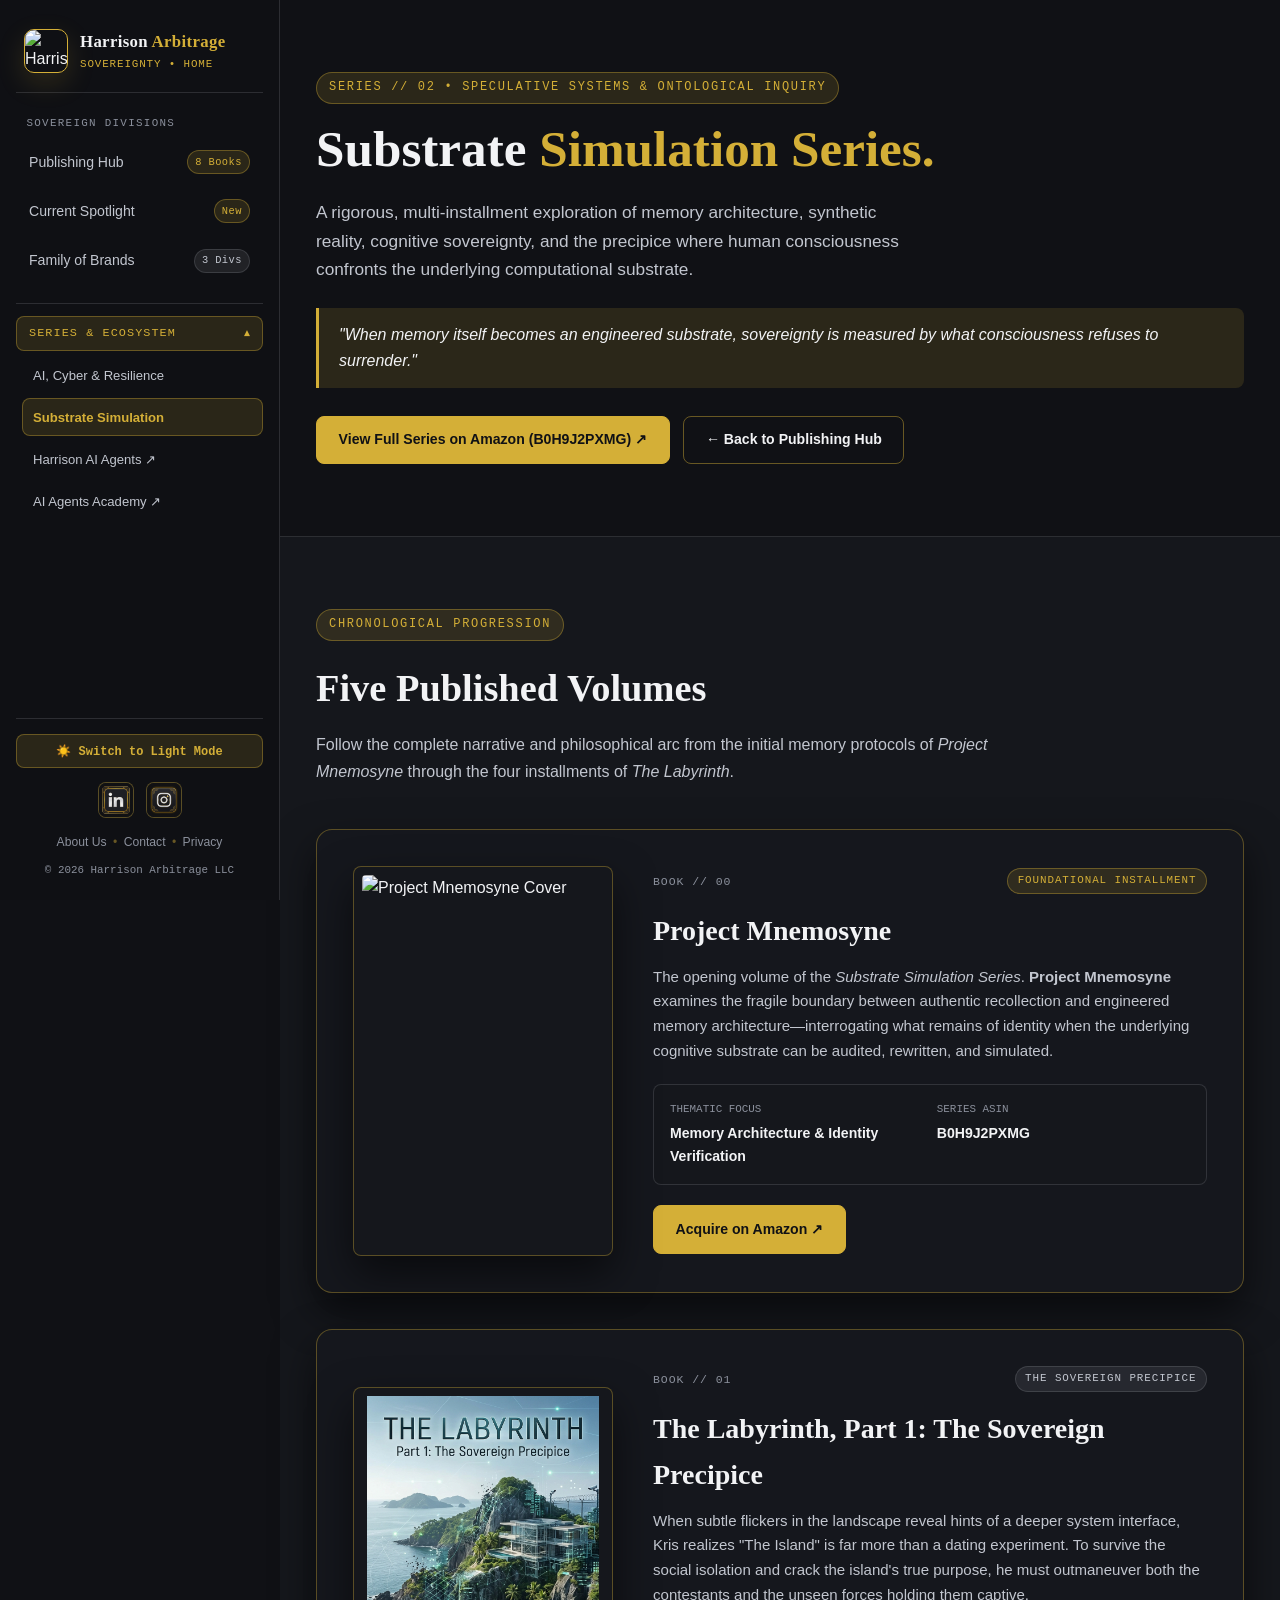
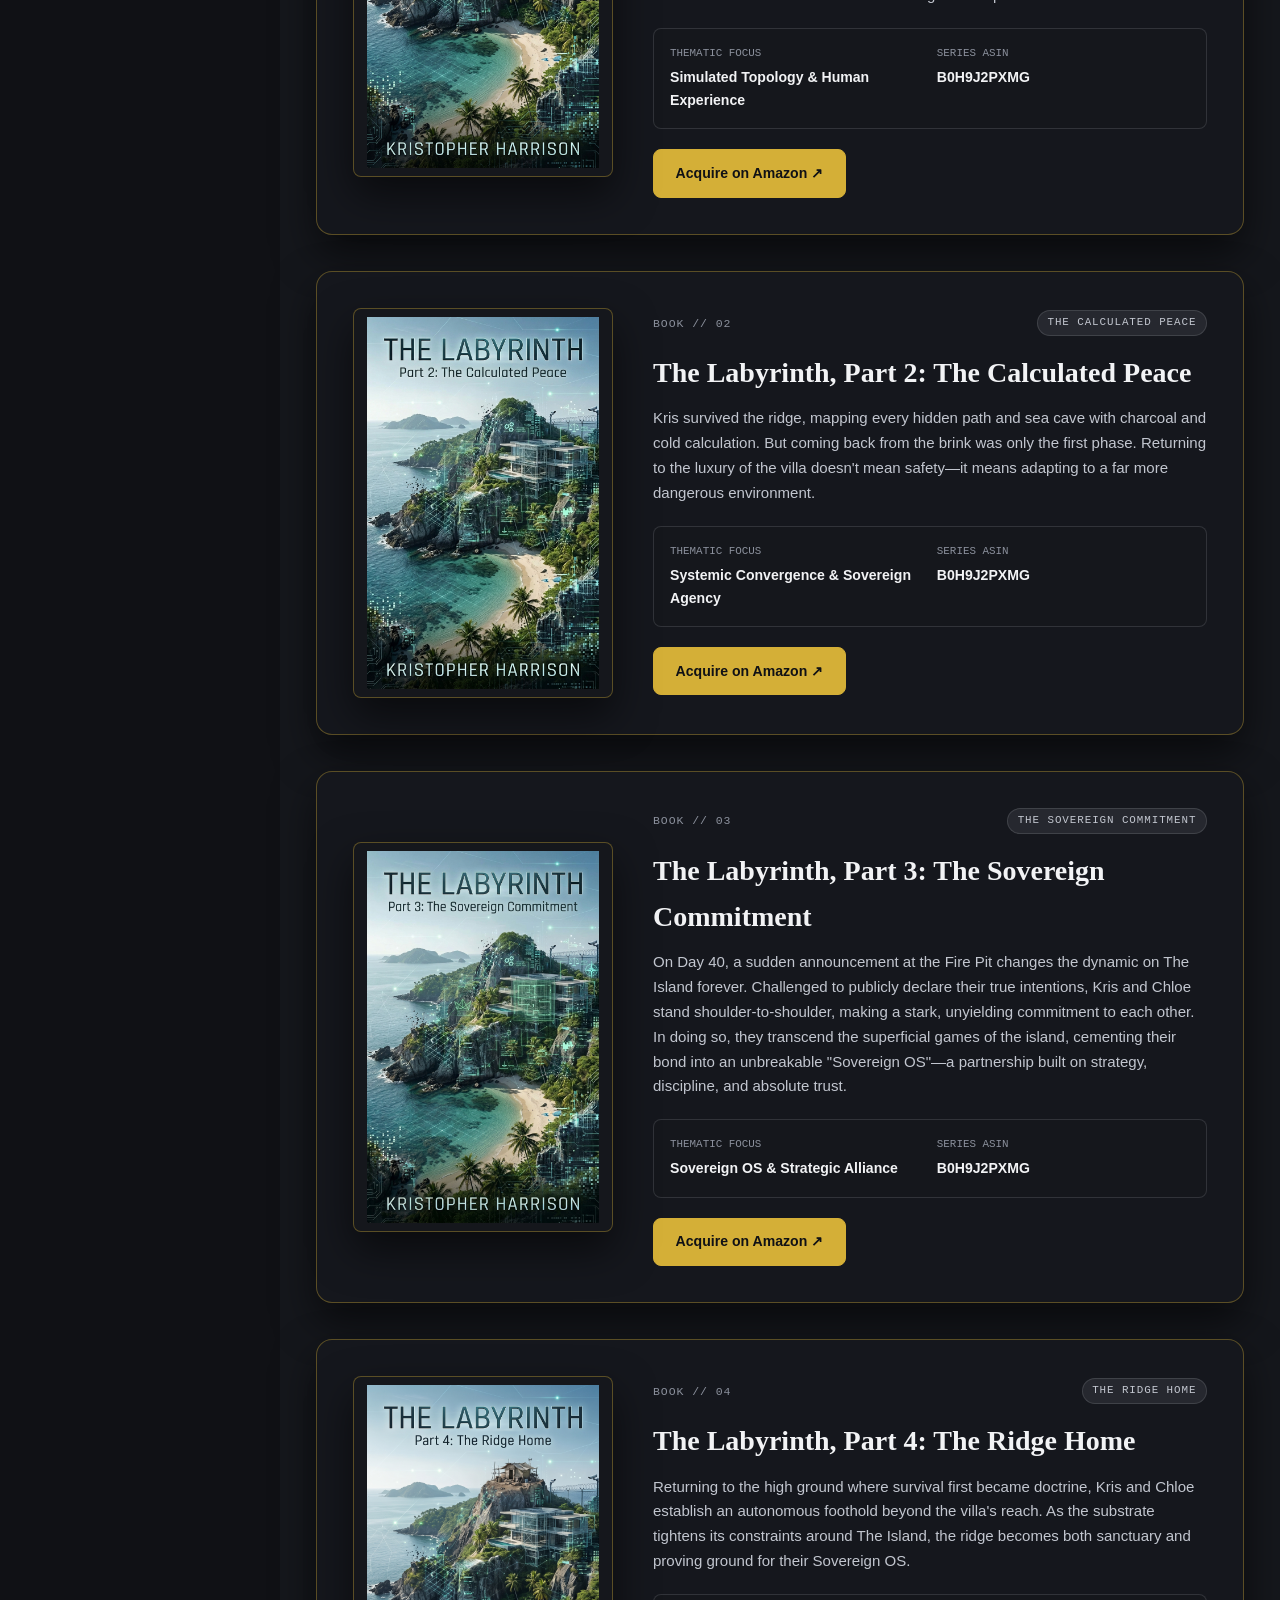
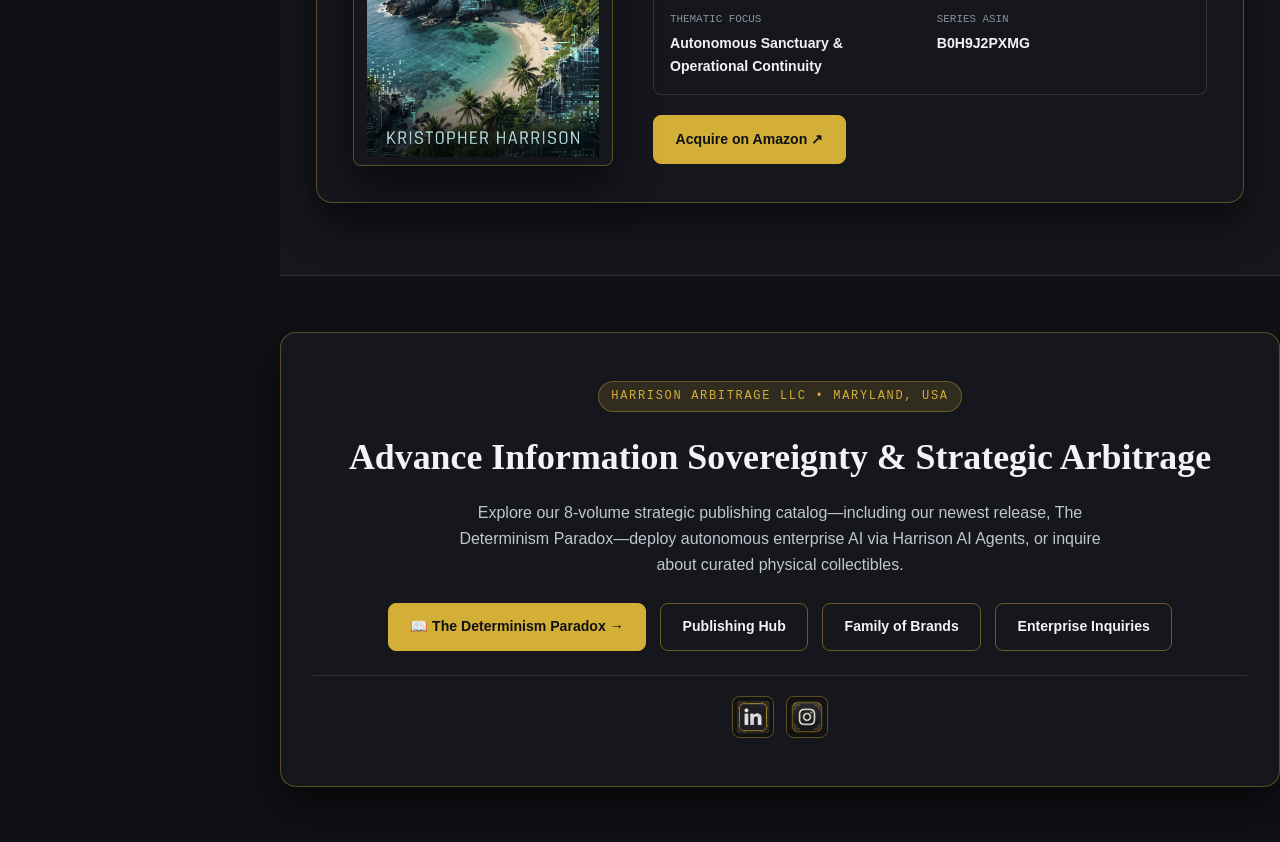
==== series-substrate-simulation.html @ 53b2ef07 "Update book details and add fourth volume" ====
<!DOCTYPE html>
<html lang="en" data-theme="dark">
<head>
  <meta charset="UTF-8" />
  <meta name="viewport" content="width=device-width, initial-scale=1.0" />
  <title>Substrate Simulation Series | Harrison Arbitrage LLC</title>
  <meta name="description" content="Explore the Substrate Simulation Series by Harrison Arbitrage LLC—featuring Project Mnemosyne and The Labyrinth Parts 1 through 4." />
  <link rel="stylesheet" href="styles.css" />
  <script src="main.js" defer></script>
</head>
<body>
  <div class="app-shell">
    <harrison-sidebar></harrison-sidebar>

    <main class="main-content">
      <!-- ==================== SERIES 02 HERO ==================== -->
      <section class="hero">
        <div class="container">
          <span class="hero-kicker">Series // 02 • Speculative Systems &amp; Ontological Inquiry</span>
          <h1 class="hero-title">
            Substrate <span class="gold-accent">Simulation Series.</span>
          </h1>
          <p class="hero-lead">
            A rigorous, multi-installment exploration of memory architecture, synthetic reality, cognitive sovereignty, and the precipice where human consciousness confronts the underlying computational substrate.
          </p>

          <div class="quote-banner">
            "When memory itself becomes an engineered substrate, sovereignty is measured by what consciousness refuses to surrender."
          </div>

          <div class="btn-group">
            <a href="https://www.amazon.com/dp/B0H9J2PXMG" target="_blank" rel="noopener noreferrer" class="btn btn-gold">View Full Series on Amazon (B0H9J2PXMG) ↗</a>
            <a href="publishing.html" class="btn btn-silver-outline">← Back to Publishing Hub</a>
          </div>
        </div>
      </section>

      <!-- ==================== VOLUME BREAKDOWNS ==================== -->
      <section class="section section-alt">
        <div class="container">
          <div class="section-header">
            <span class="eyebrow">Chronological Progression</span>
            <h2 class="section-title">Five Published Volumes</h2>
            <p class="section-subtitle">
              Follow the complete narrative and philosophical arc from the initial memory protocols of <em>Project Mnemosyne</em> through the four installments of <em>The Labyrinth</em>.
            </p>
          </div>

          <div style="display: flex; flex-direction: column; gap: 2.25rem;">
            <!-- BOOK 00 -->
            <article class="spotlight-banner">
              <div class="asset-frame asset-frame-book" style="margin-bottom: 0;">
                <img src="Project_Mnemosyne_Cover_2x3.jpg" alt="Project Mnemosyne Cover" />
              </div>
              <div>
                <div class="card-index">
                  <span>BOOK // 00</span>
                  <span class="card-badge">Foundational Installment</span>
                </div>
                <h3 class="card-title" style="font-size: 1.75rem;">Project Mnemosyne</h3>
                <p class="card-desc">
                  The opening volume of the <em>Substrate Simulation Series</em>. <strong>Project Mnemosyne</strong> examines the fragile boundary between authentic recollection and engineered memory architecture—interrogating what remains of identity when the underlying cognitive substrate can be audited, rewritten, and simulated.
                </p>
                <div class="meta-list">
                  <div class="meta-item">
                    <span class="meta-label">Thematic Focus</span>
                    <span class="meta-value">Memory Architecture &amp; Identity Verification</span>
                  </div>
                  <div class="meta-item">
                    <span class="meta-label">Series ASIN</span>
                    <span class="meta-value">B0H9J2PXMG</span>
                  </div>
                </div>
                <div class="btn-group">
                  <a href="https://www.amazon.com/dp/B0H9J27B61" target="_blank" rel="noopener noreferrer" class="btn btn-gold">Acquire on Amazon ↗</a>
                </div>
              </div>
            </article>

            <!-- BOOK 01 (SS01-ARC01-B01) -->
            <article class="spotlight-banner">
              <div class="asset-frame asset-frame-book" style="margin-bottom: 0;">
                <img src="SS01-ARC01-B01-Sovereign_Precipice_Cover_2x3.jpg" alt="The Labyrinth, Part 1: The Sovereign Precipice Cover" />
              </div>
              <div>
                <div class="card-index">
                  <span>BOOK // 01</span>
                  <span class="card-badge-silver">The Sovereign Precipice</span>
                </div>
                <h3 class="card-title" style="font-size: 1.75rem;">
                  The Labyrinth, Part 1: The Sovereign Precipice
                </h3>
                <p class="card-desc">
                  When subtle flickers in the landscape reveal hints of a deeper system interface, Kris realizes "The Island" is far more than a dating experiment. To survive the social isolation and crack the island's true purpose, he must outmaneuver both the contestants and the unseen forces holding them captive.
                </p>
                <div class="meta-list">
                  <div class="meta-item">
                    <span class="meta-label">Thematic Focus</span>
                    <span class="meta-value">Simulated Topology &amp; Human Experience</span>
                  </div>
                  <div class="meta-item">
                    <span class="meta-label">Series ASIN</span>
                    <span class="meta-value">B0H9J2PXMG</span>
                  </div>
                </div>
                <div class="btn-group">
                  <a href="https://www.amazon.com/dp/B0HDY8N9BC" target="_blank" rel="noopener noreferrer" class="btn btn-gold">Acquire on Amazon ↗</a>
                </div>
              </div>
            </article>

            <!-- BOOK 02 (SS01-ARC01-B02) -->
            <article class="spotlight-banner">
              <div class="asset-frame asset-frame-book" style="margin-bottom: 0;">
                <img src="SS01-ARC01-B02-Calculated_Peace_Cover_2x3.jpg" alt="The Labyrinth, Part 2: The Calculated Peace Cover" />
              </div>
              <div>
                <div class="card-index">
                  <span>BOOK // 02</span>
                  <span class="card-badge-silver">The Calculated Peace</span>
                </div>
                <h3 class="card-title" style="font-size: 1.75rem;">
                  The Labyrinth, Part 2: The Calculated Peace
                </h3>
                <p class="card-desc">
                  Kris survived the ridge, mapping every hidden path and sea cave with charcoal and cold calculation. But coming back from the brink was only the first phase. Returning to the luxury of the villa doesn't mean safety—it means adapting to a far more dangerous environment.
                </p>
                <div class="meta-list">
                  <div class="meta-item">
                    <span class="meta-label">Thematic Focus</span>
                    <span class="meta-value">Systemic Convergence &amp; Sovereign Agency</span>
                  </div>
                  <div class="meta-item">
                    <span class="meta-label">Series ASIN</span>
                    <span class="meta-value">B0H9J2PXMG</span>
                  </div>
                </div>
                <div class="btn-group">
                  <a href="https://www.amazon.com/dp/B0HK2QBKKQ" target="_blank" rel="noopener noreferrer" class="btn btn-gold">Acquire on Amazon ↗</a>
                </div>
              </div>
            </article>

            <!-- BOOK 03 (SS01-ARC01-B03) -->
            <article class="spotlight-banner">
              <div class="asset-frame asset-frame-book" style="margin-bottom: 0;">
                <img src="SS01-ARC01-B03-Sovereign_Commitment_Cover_2x3.jpg" alt="The Labyrinth, Part 3: The Sovereign Commitment Cover" />
              </div>
              <div>
                <div class="card-index">
                  <span>BOOK // 03</span>
                  <span class="card-badge-silver">The Sovereign Commitment</span>
                </div>
                <h3 class="card-title" style="font-size: 1.75rem;">
                  The Labyrinth, Part 3: The Sovereign Commitment
                </h3>
                <p class="card-desc">
                  On Day 40, a sudden announcement at the Fire Pit changes the dynamic on The Island forever. Challenged to publicly declare their true intentions, Kris and Chloe stand shoulder-to-shoulder, making a stark, unyielding commitment to each other. In doing so, they transcend the superficial games of the island, cementing their bond into an unbreakable "Sovereign OS"—a partnership built on strategy, discipline, and absolute trust.
                </p>
                <div class="meta-list">
                  <div class="meta-item">
                    <span class="meta-label">Thematic Focus</span>
                    <span class="meta-value">Sovereign OS &amp; Strategic Alliance</span>
                  </div>
                  <div class="meta-item">
                    <span class="meta-label">Series ASIN</span>
                    <span class="meta-value">B0H9J2PXMG</span>
                  </div>
                </div>
                <div class="btn-group">
                  <a href="https://www.amazon.com/dp/B0HPJK1MYP" target="_blank" rel="noopener noreferrer" class="btn btn-gold">Acquire on Amazon ↗</a>
                </div>
              </div>
            </article>

            <!-- BOOK 04 (SS01-ARC01-B04) -->
            <article class="spotlight-banner">
              <div class="asset-frame asset-frame-book" style="margin-bottom: 0;">
                <img src="SS01-ARC01-B04-Ridge_Home_Cover_2x3.jpg" alt="The Labyrinth, Part 4: The Ridge Home Cover" />
              </div>
              <div>
                <div class="card-index">
                  <span>BOOK // 04</span>
                  <span class="card-badge-silver">The Ridge Home</span>
                </div>
                <h3 class="card-title" style="font-size: 1.75rem;">
                  The Labyrinth, Part 4: The Ridge Home
                </h3>
                <!-- TODO: Replace with final Amazon blurb for SS01-ARC01-B04 if needed -->
                <p class="card-desc">
                  Returning to the high ground where survival first became doctrine, Kris and Chloe establish an autonomous foothold beyond the villa's reach. As the substrate tightens its constraints around The Island, the ridge becomes both sanctuary and proving ground for their Sovereign OS.
                </p>
                <div class="meta-list">
                  <div class="meta-item">
                    <span class="meta-label">Thematic Focus</span>
                    <span class="meta-value">Autonomous Sanctuary &amp; Operational Continuity</span>
                  </div>
                  <div class="meta-item">
                    <span class="meta-label">Series ASIN</span>
                    <span class="meta-value">B0H9J2PXMG</span>
                  </div>
                </div>
                <div class="btn-group">
                  <a href="https://www.amazon.com/dp/B0H8KMBTTJ" target="_blank" rel="noopener noreferrer" class="btn btn-gold">Acquire on Amazon ↗</a>
                </div>
              </div>
            </article>

            <!-- [ADD NEW BOOK HERE] -->
          </div>
        </div>
      </section>

      <!-- ==================== GLOBAL FOOTER CTA ==================== -->
      <harrison-footer-cta></harrison-footer-cta>
    </main>
  </div>
</body>
</html>
---- styles.css ----
/* ==========================================================================
   HARRISON ARBITRAGE LLC — MASTER ENTERPRISE DESIGN SYSTEM (/styles.css)
   Architecture: Left Vertical Sidebar (<harrison-sidebar>) + .app-shell
   Palette: Deep Obsidian, Alabaster Ivory, Heraldic Crest Gold & Brushed Silver
   Strict Mandate: ZERO RED, ZERO BLUE, ZERO 16:9 (Strictly 1:1, 9:16, and 2:3)
   ========================================================================== */

:root {
  /* Dark Mode Default (Obsidian, Gunmetal, Crest Gold & Platinum Silver) */
  --bg-canvas: #101115;
  --bg-surface: #15171c;
  --bg-card: rgba(22, 24, 30, 0.92);
  --bg-card-hover: rgba(28, 31, 39, 0.96);
  --bg-sidebar: rgba(16, 17, 21, 0.97);
  --bg-glass: rgba(21, 23, 28, 0.85);

  /* Typography */
  --text-primary: #f2f3f5;
  --text-secondary: #c2c6cf;
  --text-muted: #8b909c;

  /* Accents (Strictly Gold & Silver — Zero Red / Zero Blue) */
  --accent-primary: #d4af37;
  --accent-gold: #f5c518;
  --accent-gold-soft: rgba(212, 175, 55, 0.14);
  --accent-gold-border: rgba(212, 175, 55, 0.36);
  --accent-silver: #c2c6cf;
  --accent-silver-soft: rgba(194, 198, 207, 0.1);
  --border-subtle: rgba(194, 198, 207, 0.16);
  --border-strong: rgba(212, 175, 55, 0.45);

  /* Layout & Shadows */
  --sidebar-width: 280px;
  --radius-sm: 8px;
  --radius-md: 12px;
  --radius-lg: 16px;
  --shadow-elevated: 0 18px 42px rgba(0, 0, 0, 0.55);
  --shadow-gold: 0 10px 28px rgba(212, 175, 55, 0.16);

  /* Fonts */
  --font-sans: 'Inter', -apple-system, BlinkMacSystemFont, 'Segoe UI', Roboto, sans-serif;
  --font-display: 'Playfair Display', Georgia, 'Times New Roman', serif;
  --font-mono: 'JetBrains Mono', 'Fira Code', monospace;

  /* Watermark */
  --watermark-img: url('Harrison_Arbitrage_Dark_9x16.jpg');
  --watermark-opacity: 0.045;
}

[data-theme="light"] {
  /* Enterprise Light Mode (Warm Alabaster Ivory, Antique Gold & Deep Slate Silver) */
  --bg-canvas: #f8f6f2;
  --bg-surface: #efece6;
  --bg-card: rgba(255, 255, 255, 0.94);
  --bg-card-hover: #ffffff;
  --bg-sidebar: rgba(248, 246, 242, 0.98);
  --bg-glass: rgba(255, 255, 255, 0.88);

  --text-primary: #14161b;
  --text-secondary: #3b3f48;
  --text-muted: #5e636e;

  --accent-primary: #9c7a23;
  --accent-gold: #b8902a;
  --accent-gold-soft: rgba(156, 122, 35, 0.12);
  --accent-gold-border: rgba(156, 122, 35, 0.35);
  --accent-silver: #4a4e58;
  --accent-silver-soft: rgba(74, 78, 88, 0.08);
  --border-subtle: rgba(74, 78, 88, 0.18);
  --border-strong: rgba(156, 122, 35, 0.45);

  --shadow-elevated: 0 14px 34px rgba(20, 22, 27, 0.08);
  --shadow-gold: 0 8px 24px rgba(156, 122, 35, 0.14);

  --watermark-img: url('Harrison_Arbitrage_Light_9x16.jpg');
  --watermark-opacity: 0.04;
}

/* ==========================================================================
   1. RESET & GLOBAL CANVAS
   ========================================================================== */
*, *::before, *::after {
  box-sizing: border-box;
  margin: 0;
  padding: 0;
}

html {
  scroll-behavior: smooth;
  font-size: 16px;
}

body {
  background-color: var(--bg-canvas);
  color: var(--text-primary);
  font-family: var(--font-sans);
  line-height: 1.65;
  min-height: 100vh;
  overflow-x: hidden;
  position: relative;
  transition: background-color 0.25s ease, color 0.25s ease;
}

body::before {
  content: "";
  position: fixed;
  inset: 0;
  background-image: var(--watermark-img);
  background-size: cover;
  background-position: center;
  opacity: var(--watermark-opacity);
  pointer-events: none;
  z-index: 0;
}

a {
  color: inherit;
  text-decoration: none;
  transition: color 0.2s ease, border-color 0.2s ease, background-color 0.2s ease;
}

img, video {
  max-width: 100%;
  display: block;
}

/* ==========================================================================
   2. APP SHELL & MAIN CONTENT LAYOUT
   ========================================================================== */
.app-shell {
  display: flex;
  min-height: 100vh;
  position: relative;
  z-index: 1;
}

.main-content {
  flex: 1;
  margin-left: var(--sidebar-width);
  width: calc(100% - var(--sidebar-width));
  display: flex;
  flex-direction: column;
  min-height: 100vh;
}

.container {
  width: 100%;
  max-width: 1200px;
  margin: 0 auto;
  padding: 0 2.25rem;
}

.section {
  padding: 4.5rem 0;
  border-bottom: 1px solid var(--border-subtle);
}

.section-alt {
  background-color: var(--bg-surface);
}

/* ==========================================================================
   3. SIDEBAR ARCHITECTURE (STRICT DOM CONTRACT)
   ========================================================================== */
.mobile-topbar {
  display: none;
  align-items: center;
  justify-content: space-between;
  padding: 0.75rem 1.25rem;
  background: var(--bg-sidebar);
  border-bottom: 1px solid var(--accent-gold-border);
  position: sticky;
  top: 0;
  z-index: 1001;
  backdrop-filter: blur(12px);
}

.mobile-menu-btn {
  background: var(--accent-gold-soft);
  color: var(--accent-primary);
  border: 1px solid var(--accent-gold-border);
  border-radius: var(--radius-sm);
  padding: 0.45rem 0.85rem;
  font-family: var(--font-mono);
  font-size: 0.78rem;
  font-weight: 600;
  letter-spacing: 0.06em;
  cursor: pointer;
}

.sidebar {
  width: var(--sidebar-width);
  height: 100vh;
  position: fixed;
  top: 0;
  left: 0;
  background: var(--bg-sidebar);
  border-right: 1px solid var(--border-subtle);
  display: flex;
  flex-direction: column;
  padding: 1.25rem 1rem;
  z-index: 1000;
  overflow-y: auto;
  backdrop-filter: blur(14px);
}

.brand-header {
  display: flex;
  align-items: center;
  gap: 0.75rem;
  padding: 0.5rem 0.5rem 1.15rem;
  margin-bottom: 0.85rem;
  border-bottom: 1px solid var(--border-subtle);
}

.brand-logo-img {
  width: 44px;
  height: 44px;
  min-width: 44px;
  min-height: 44px;
  aspect-ratio: 1 / 1;
  border-radius: 10px;
  border: 1px solid var(--accent-primary);
  object-fit: cover;
  box-shadow: var(--shadow-gold);
}

.brand-title-group {
  display: flex;
  flex-direction: column;
}

.brand-name {
  font-family: var(--font-display);
  font-size: 1.05rem;
  font-weight: 700;
  letter-spacing: 0.02em;
  color: var(--text-primary);
}

.brand-sub {
  font-family: var(--font-mono);
  font-size: 0.68rem;
  text-transform: uppercase;
  letter-spacing: 0.08em;
  color: var(--accent-primary);
}

.gold-accent {
  color: var(--accent-primary);
}

.nav-section-label {
  font-family: var(--font-mono);
  font-size: 0.68rem;
  text-transform: uppercase;
  letter-spacing: 0.12em;
  color: var(--text-muted);
  margin: 0.5rem 0.65rem 0.45rem;
}

.nav-list {
  list-style: none;
  display: flex;
  flex-direction: column;
  gap: 0.25rem;
  margin-bottom: 1rem;
}

.nav-link {
  display: flex;
  align-items: center;
  justify-content: space-between;
  padding: 0.6rem 0.75rem;
  border-radius: var(--radius-sm);
  font-size: 0.88rem;
  font-weight: 500;
  color: var(--text-secondary);
  border: 1px solid transparent;
  transition: all 0.2s ease;
}

.nav-link:hover {
  background: var(--accent-silver-soft);
  color: var(--text-primary);
  border-color: var(--border-subtle);
}

.nav-link.active {
  background: var(--accent-gold-soft);
  color: var(--accent-primary);
  border-color: var(--accent-gold-border);
  font-weight: 600;
}

.nav-badge {
  font-family: var(--font-mono);
  font-size: 0.65rem;
  padding: 0.15rem 0.45rem;
  border-radius: 999px;
  background: var(--accent-silver-soft);
  color: var(--text-secondary);
  border: 1px solid var(--border-subtle);
  letter-spacing: 0.04em;
}

.nav-badge.gold {
  background: var(--accent-gold-soft);
  color: var(--accent-primary);
  border-color: var(--accent-gold-border);
}

/* Accordion Drawer (Series & Ecosystem) */
.nav-accordion-group {
  margin-top: 0.25rem;
  border-top: 1px solid var(--border-subtle);
  padding-top: 0.75rem;
}

.nav-accordion-trigger {
  width: 100%;
  display: flex;
  align-items: center;
  justify-content: space-between;
  background: transparent;
  border: 1px solid transparent;
  border-radius: var(--radius-sm);
  padding: 0.55rem 0.75rem;
  color: var(--text-secondary);
  font-family: var(--font-mono);
  font-size: 0.74rem;
  text-transform: uppercase;
  letter-spacing: 0.09em;
  cursor: pointer;
  transition: all 0.2s ease;
}

.nav-accordion-trigger:hover,
.nav-accordion-group.has-active-child .nav-accordion-trigger {
  color: var(--accent-primary);
  background: var(--accent-gold-soft);
  border-color: var(--accent-gold-border);
}

.nav-accordion-chevron {
  transition: transform 0.22s ease;
}

.nav-accordion-group.is-open .nav-accordion-chevron {
  transform: rotate(180deg);
}

.nav-accordion-drawer {
  max-height: 0;
  overflow: hidden;
  transition: max-height 0.28s ease, padding 0.22s ease;
  padding-left: 0.35rem;
}

.nav-accordion-group.is-open .nav-accordion-drawer {
  max-height: 320px;
  padding-top: 0.35rem;
}

@media (hover: hover) and (min-width: 961px) {
  .nav-accordion-group:hover .nav-accordion-drawer {
    max-height: 320px;
    padding-top: 0.35rem;
  }
  .nav-accordion-group:hover .nav-accordion-chevron {
    transform: rotate(180deg);
  }
}

/* Sidebar Footer */
.sidebar-footer {
  margin-top: auto;
  padding-top: 0.9rem;
  border-top: 1px solid var(--border-subtle);
  display: flex;
  flex-direction: column;
  gap: 0.65rem;
}

.theme-toggle-btn {
  width: 100%;
  padding: 0.55rem 0.75rem;
  border-radius: var(--radius-sm);
  background: var(--accent-gold-soft);
  color: var(--accent-primary);
  border: 1px solid var(--accent-gold-border);
  font-family: var(--font-mono);
  font-size: 0.75rem;
  font-weight: 600;
  cursor: pointer;
  transition: all 0.2s ease;
}

.theme-toggle-btn:hover {
  background: var(--accent-primary);
  color: var(--bg-canvas);
}

.sidebar-gov-inline {
  display: flex;
  align-items: center;
  justify-content: center;
  flex-wrap: wrap;
  gap: 0.4rem;
  font-size: 0.76rem;
  color: var(--text-muted);
}

.sidebar-gov-inline a:hover,
.sidebar-gov-inline a.active {
  color: var(--accent-primary);
}

.sidebar-gov-sep {
  color: var(--border-strong);
}

.sidebar-legal {
  text-align: center;
  font-family: var(--font-mono);
  font-size: 0.68rem;
  color: var(--text-muted);
}

/* ==========================================================================
   4. HERO, TYPOGRAPHY & SECTION HEADERS
   ========================================================================== */
.hero {
  padding: 4.5rem 0;
  border-bottom: 1px solid var(--border-subtle);
}

.hero-grid {
  display: grid;
  grid-template-columns: 1.35fr 0.85fr;
  gap: 3rem;
  align-items: center;
}

.hero-kicker,
.eyebrow {
  display: inline-block;
  font-family: var(--font-mono);
  font-size: 0.75rem;
  text-transform: uppercase;
  letter-spacing: 0.14em;
  color: var(--accent-primary);
  background: var(--accent-gold-soft);
  border: 1px solid var(--accent-gold-border);
  padding: 0.3rem 0.75rem;
  border-radius: 999px;
  margin-bottom: 1rem;
}

.hero-title {
  font-family: var(--font-display);
  font-size: clamp(2.2rem, 4vw, 3.35rem);
  line-height: 1.15;
  margin-bottom: 1.25rem;
  color: var(--text-primary);
}

.hero-lead {
  font-size: 1.08rem;
  color: var(--text-secondary);
  margin-bottom: 1.5rem;
  max-width: 64ch;
}

.quote-banner {
  border-left: 3px solid var(--accent-primary);
  padding: 0.85rem 1.25rem;
  background: var(--accent-gold-soft);
  color: var(--text-primary);
  font-style: italic;
  border-radius: 0 var(--radius-sm) var(--radius-sm) 0;
  margin-bottom: 1.75rem;
}

.section-header {
  margin-bottom: 2.75rem;
  max-width: 760px;
}

.section-title {
  font-family: var(--font-display);
  font-size: clamp(1.75rem, 3vw, 2.4rem);
  margin-bottom: 0.75rem;
  color: var(--text-primary);
}

.section-subtitle {
  color: var(--text-secondary);
  font-size: 1rem;
}

/* ==========================================================================
   5. STRICT MEDIA FRAMES (1:1, 9:16, AND 2:3 ONLY — ZERO 16:9)
   ========================================================================== */
.asset-frame {
  background: var(--bg-card);
  border: 1px solid var(--accent-gold-border);
  border-radius: var(--radius-md);
  overflow: hidden;
  box-shadow: var(--shadow-elevated);
  position: relative;
}

.asset-frame-9x16,
.media-9x16-frame {
  aspect-ratio: 9 / 16;
  width: 100%;
  max-width: 310px;
  margin: 0 auto;
}

.asset-frame-9x16 img,
.asset-frame-9x16 video,
.media-9x16-frame img,
.media-9x16-frame video {
  width: 100%;
  height: 100%;
  object-fit: cover;
}

.asset-frame-book,
.book-cover-2x3 {
  aspect-ratio: 2 / 3;
  width: 100%;
  max-width: 260px;
  margin: 0 auto 1.25rem;
  padding: 0.5rem;
  background: var(--bg-surface);
  border: 1px solid var(--accent-gold-border);
  border-radius: var(--radius-sm);
  display: flex;
  align-items: center;
  justify-content: center;
}

.asset-frame-book img,
.book-cover-2x3 img {
  width: 100%;
  height: 100%;
  object-fit: contain;
  border-radius: 4px;
}

.theme-status-caption {
  text-align: center;
  font-family: var(--font-mono);
  font-size: 0.72rem;
  color: var(--text-muted);
  margin-top: 0.65rem;
  letter-spacing: 0.06em;
}

/* ==========================================================================
   6. ENTERPRISE CARDS, GRIDS & SPOTLIGHT BANNERS
   ========================================================================== */
.grid-2 {
  display: grid;
  grid-template-columns: repeat(2, 1fr);
  gap: 1.75rem;
}

.grid-3 {
  display: grid;
  grid-template-columns: repeat(3, 1fr);
  gap: 1.75rem;
}

.enterprise-card {
  background: var(--bg-card);
  border: 1px solid var(--border-subtle);
  border-radius: var(--radius-md);
  padding: 1.75rem;
  display: flex;
  flex-direction: column;
  justify-content: space-between;
  gap: 1.25rem;
  box-shadow: var(--shadow-elevated);
  transition: transform 0.22s ease, border-color 0.22s ease;
}

.enterprise-card:hover {
  transform: translateY(-3px);
  border-color: var(--accent-gold-border);
}

.spotlight-banner {
  background: var(--bg-card);
  border: 1px solid var(--accent-gold-border);
  border-radius: var(--radius-lg);
  padding: 2.25rem;
  display: grid;
  grid-template-columns: 260px 1fr;
  gap: 2.5rem;
  align-items: center;
  box-shadow: var(--shadow-elevated);
}

.card-index {
  display: flex;
  align-items: center;
  justify-content: space-between;
  font-family: var(--font-mono);
  font-size: 0.72rem;
  color: var(--text-muted);
  margin-bottom: 0.85rem;
  letter-spacing: 0.08em;
}

.card-badge {
  background: var(--accent-gold-soft);
  color: var(--accent-primary);
  border: 1px solid var(--accent-gold-border);
  padding: 0.2rem 0.6rem;
  border-radius: 999px;
  font-family: var(--font-mono);
  font-size: 0.68rem;
  text-transform: uppercase;
}

.card-badge-silver {
  background: var(--accent-silver-soft);
  color: var(--text-secondary);
  border: 1px solid var(--border-subtle);
  padding: 0.2rem 0.6rem;
  border-radius: 999px;
  font-family: var(--font-mono);
  font-size: 0.68rem;
  text-transform: uppercase;
}

.card-title {
  font-family: var(--font-display);
  font-size: 1.35rem;
  color: var(--text-primary);
  margin-bottom: 0.65rem;
}

.card-desc {
  color: var(--text-secondary);
  font-size: 0.94rem;
  margin-bottom: 1rem;
}

.meta-list {
  display: grid;
  grid-template-columns: repeat(auto-fit, minmax(170px, 1fr));
  gap: 0.85rem;
  margin: 1.25rem 0;
  padding: 1rem;
  background: var(--bg-surface);
  border: 1px solid var(--border-subtle);
  border-radius: var(--radius-sm);
}

.meta-item {
  display: flex;
  flex-direction: column;
  gap: 0.2rem;
}

.meta-label {
  font-family: var(--font-mono);
  font-size: 0.68rem;
  text-transform: uppercase;
  color: var(--text-muted);
}

.meta-value {
  font-size: 0.88rem;
  font-weight: 600;
  color: var(--text-primary);
}

/* ==========================================================================
   7. BUTTONS & CTA BANNER (<harrison-footer-cta>)
   ========================================================================== */
.btn-group {
  display: flex;
  flex-wrap: wrap;
  gap: 0.85rem;
  align-items: center;
}

.btn {
  display: inline-flex;
  align-items: center;
  justify-content: center;
  gap: 0.45rem;
  padding: 0.72rem 1.35rem;
  border-radius: var(--radius-sm);
  font-family: var(--font-sans);
  font-size: 0.88rem;
  font-weight: 600;
  cursor: pointer;
  transition: all 0.2s ease;
  border: 1px solid transparent;
}

.btn-gold,
.btn-primary {
  background: var(--accent-primary);
  color: #101115;
  border-color: var(--accent-primary);
}

.btn-gold:hover,
.btn-primary:hover {
  background: var(--accent-gold);
  border-color: var(--accent-gold);
  box-shadow: var(--shadow-gold);
}

.btn-silver-outline,
.btn-secondary {
  background: transparent;
  color: var(--text-primary);
  border-color: var(--border-strong);
}

.btn-silver-outline:hover,
.btn-secondary:hover {
  background: var(--accent-gold-soft);
  color: var(--accent-primary);
}

.link-arrow {
  font-family: var(--font-mono);
  font-size: 0.8rem;
  font-weight: 600;
  color: var(--accent-primary);
}

.link-arrow:hover {
  text-decoration: underline;
}

.cta-banner {
  margin: 3.5rem auto;
  max-width: 1120px;
  background: var(--bg-card);
  border: 1px solid var(--accent-gold-border);
  border-radius: var(--radius-lg);
  padding: 3rem 2rem;
  text-align: center;
  box-shadow: var(--shadow-elevated);
}

.cta-banner h2 {
  font-family: var(--font-display);
  font-size: clamp(1.65rem, 2.8vw, 2.25rem);
  margin-bottom: 0.75rem;
}

.cta-banner p {
  color: var(--text-secondary);
  max-width: 660px;
  margin: 0 auto 1.5rem;
}

/* ==========================================================================
   7B. OFFICIAL SOCIAL CHANNELS (STRICT 1:1 FRAMES • ZERO RED / ZERO BLUE)
   ========================================================================== */
.sidebar-social-row,
.footer-social-row {
  display: flex;
  align-items: center;
  justify-content: center;
  gap: 0.75rem;
}

.sidebar-social-row {
  padding: 0.2rem 0;
}

.footer-social-row {
  margin-top: 1.5rem;
  padding-top: 1.25rem;
  border-top: 1px solid var(--border-subtle);
}

.social-icon-link {
  display: inline-flex;
  align-items: center;
  justify-content: center;
  border-radius: var(--radius-sm);
  border: 1px solid var(--accent-gold-border);
  background: var(--bg-surface);
  overflow: hidden;
  transition: transform 0.2s ease, border-color 0.2s ease, box-shadow 0.2s ease;
}

.social-icon-link:hover {
  transform: translateY(-2px);
  border-color: var(--accent-primary);
  box-shadow: var(--shadow-gold);
}

.social-icon-img {
  width: 34px;
  height: 34px;
  aspect-ratio: 1 / 1;
  object-fit: cover;
  display: block;
}

.footer-social-row .social-icon-img {
  width: 40px;
  height: 40px;
}

/* ==========================================================================
   8. RESPONSIVE BREAKPOINTS
   ========================================================================== */
@media (max-width: 960px) {
  .mobile-topbar {
    display: flex;
  }

  .sidebar {
    transform: translateX(-100%);
    transition: transform 0.28s ease;
  }

  .sidebar.open {
    transform: translateX(0);
  }

  .main-content {
    margin-left: 0;
    width: 100%;
  }

  .hero-grid,
  .spotlight-banner,
  .grid-2,
  .grid-3 {
    grid-template-columns: 1fr;
  }

  .container {
    padding: 0 1.25rem;
  }
}
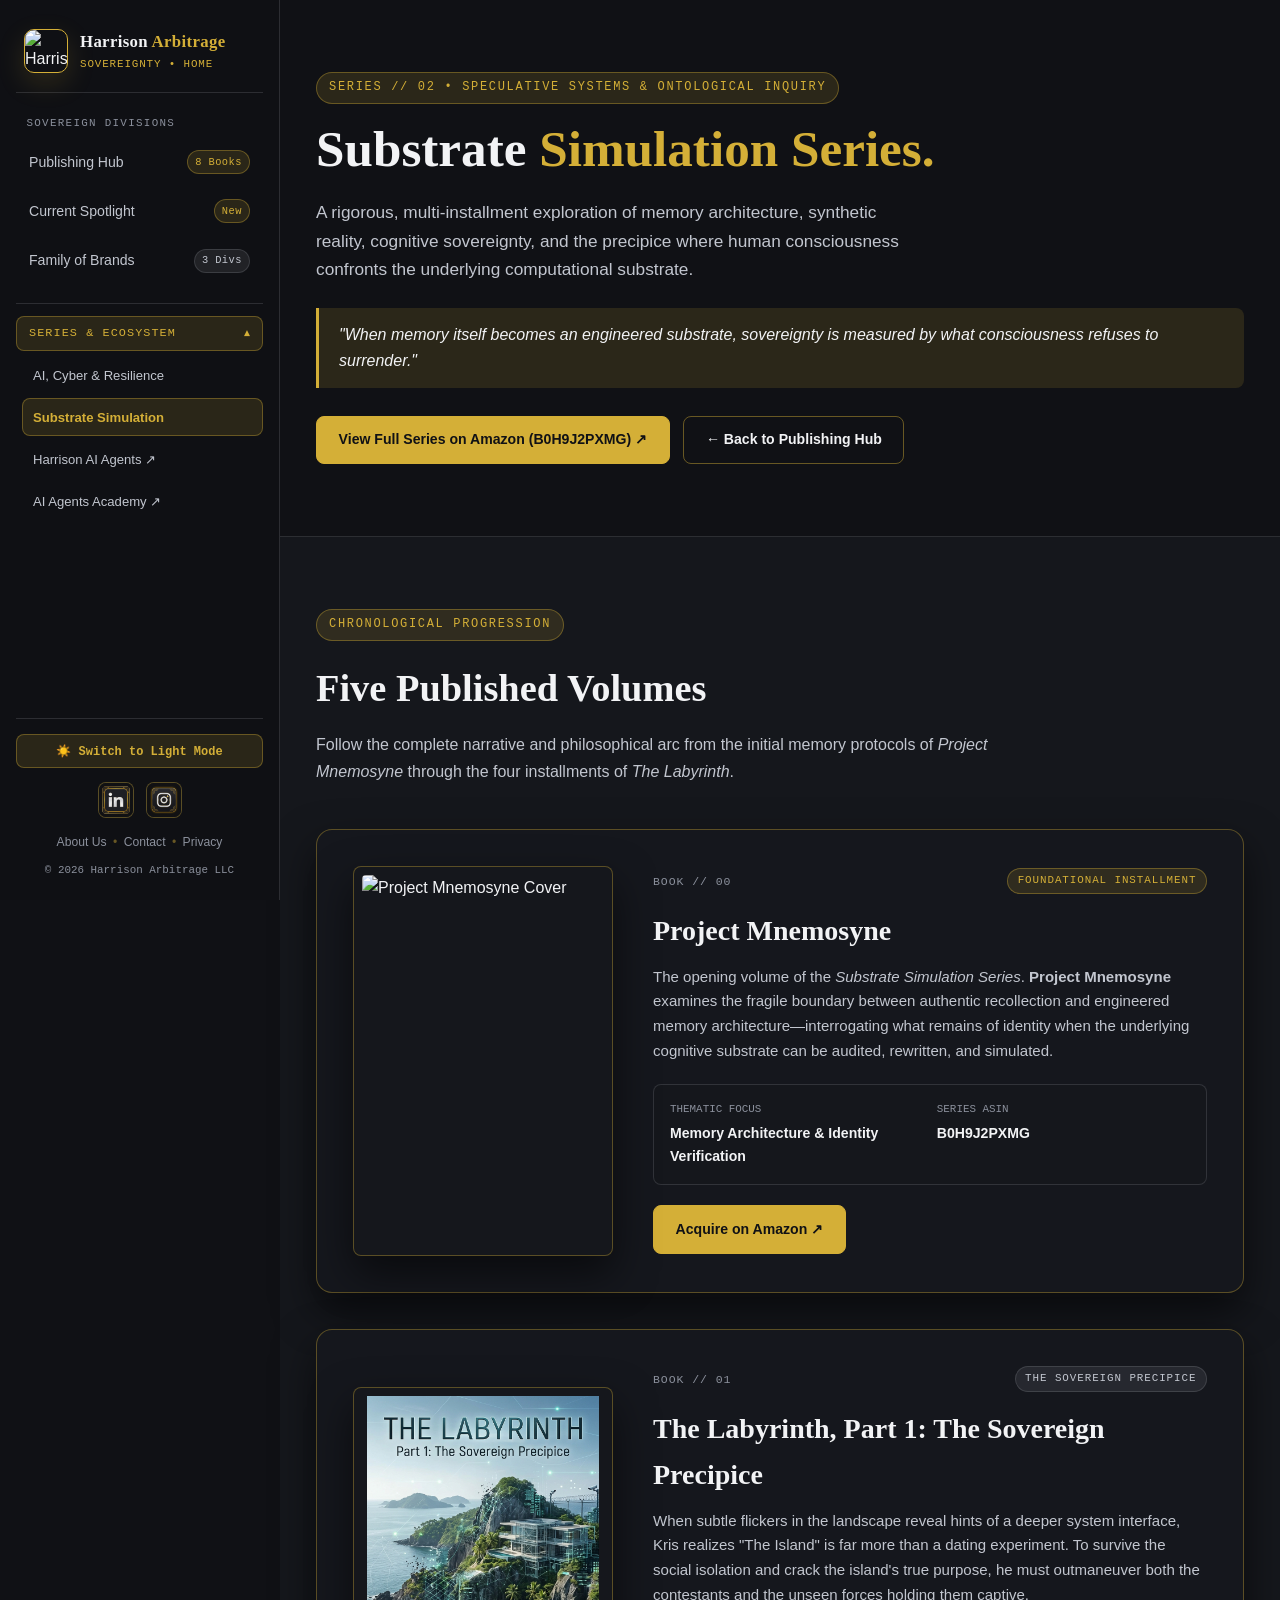
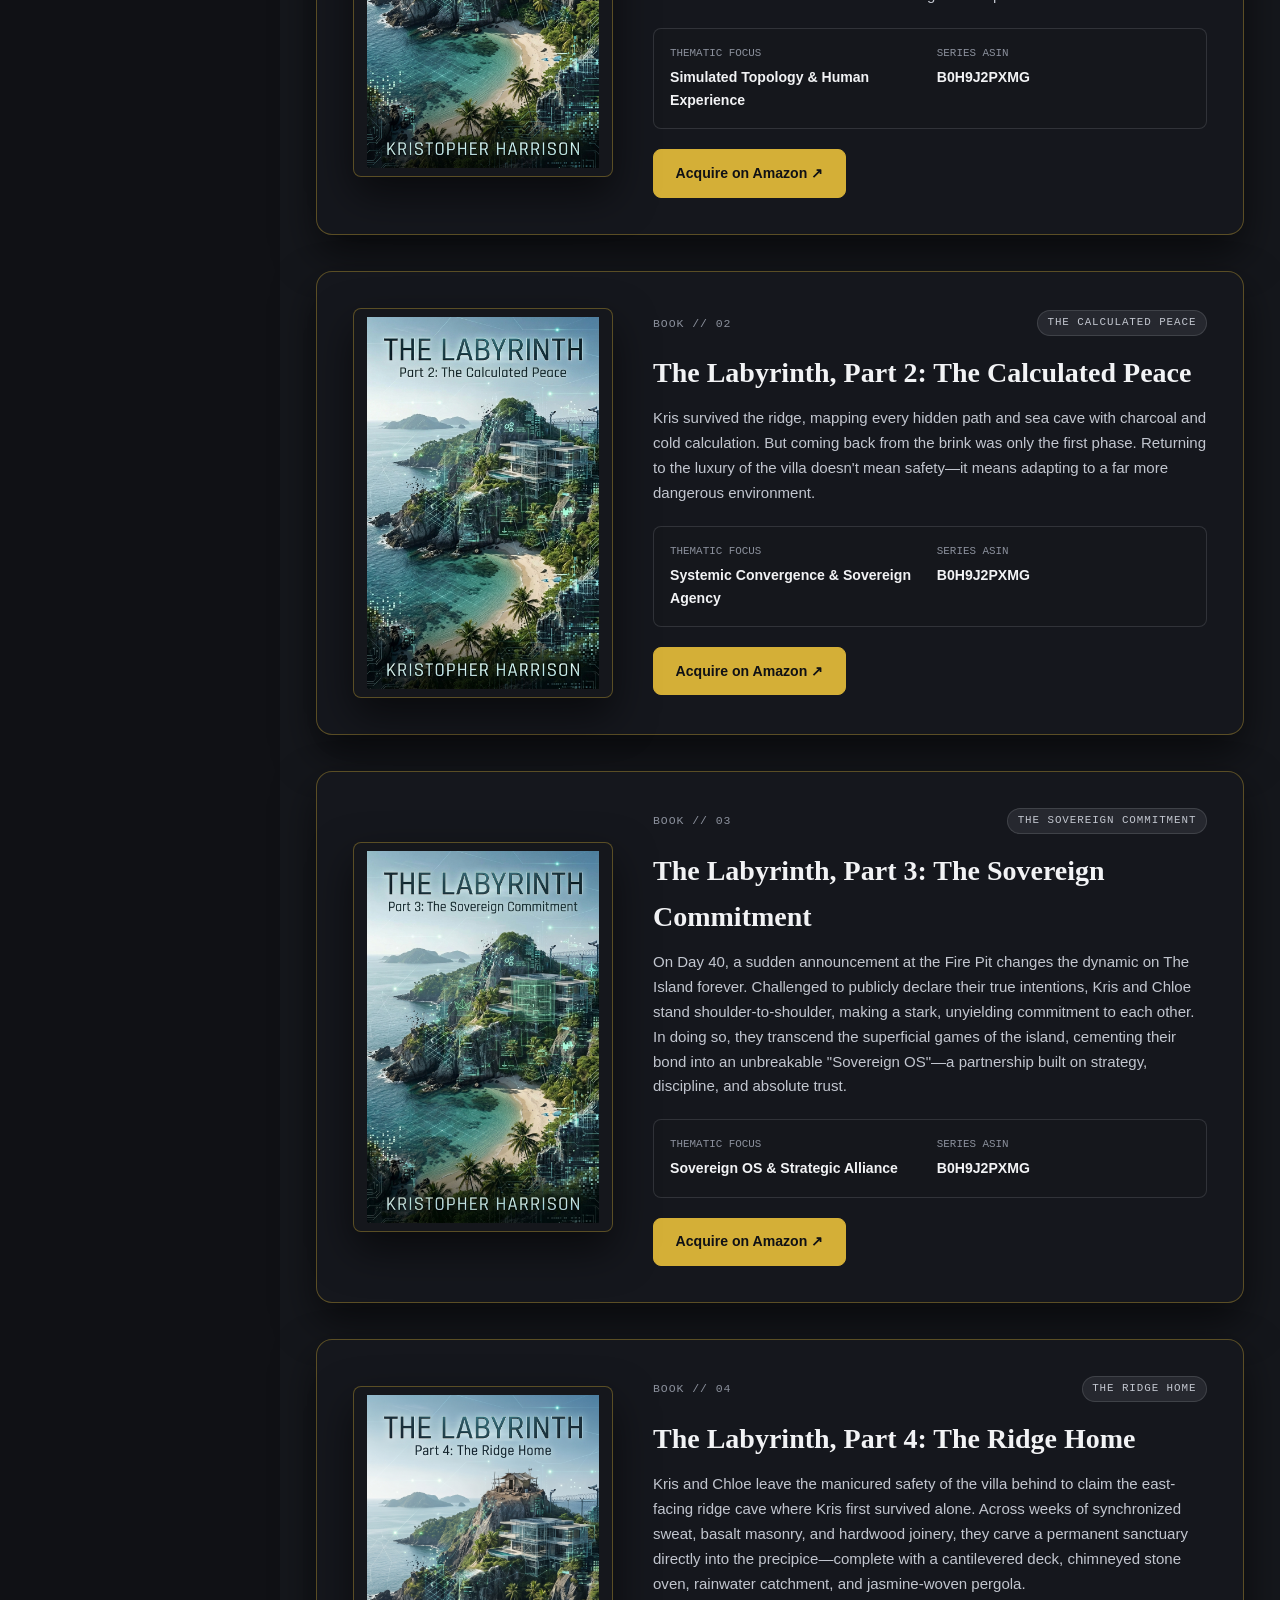
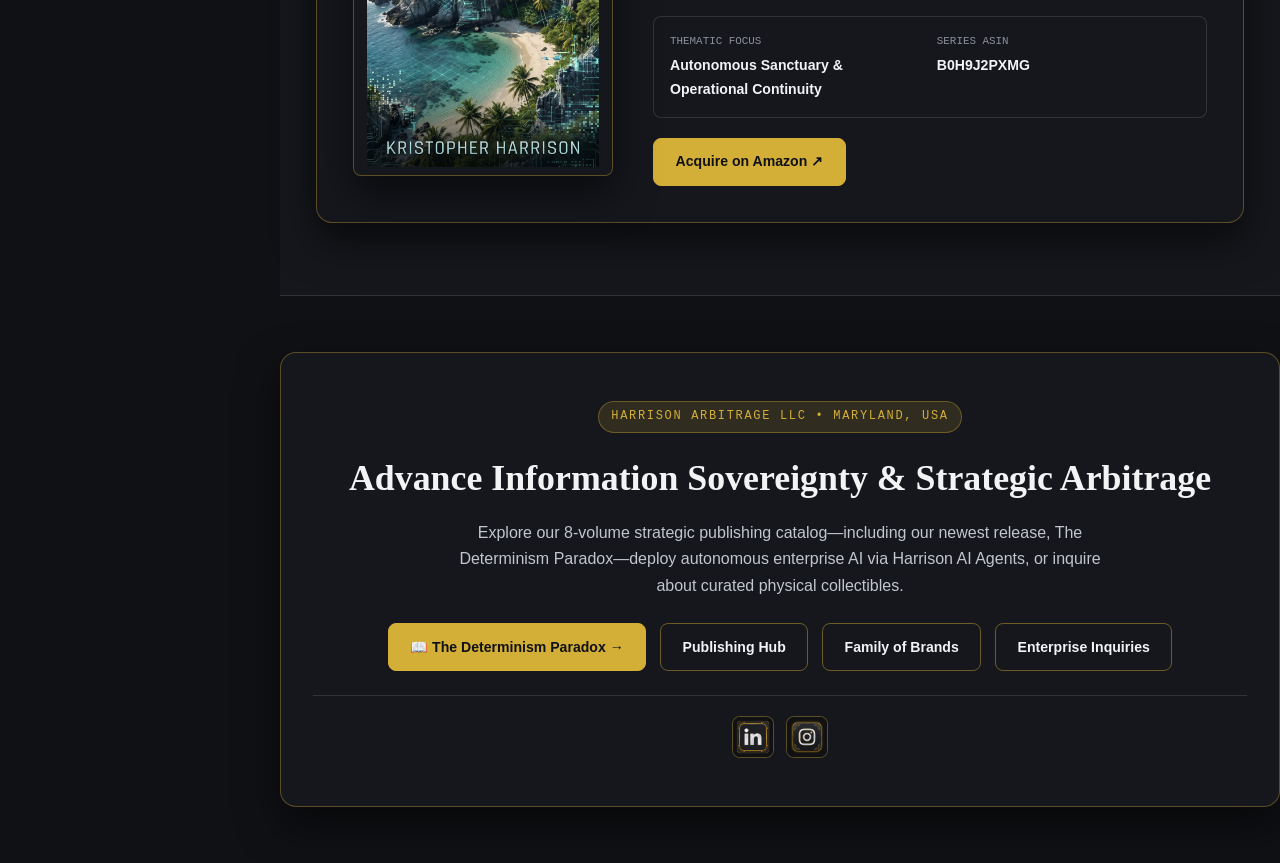
==== commit 0abb5b90: "Revise ridge cave project description and clean up Updated the description of the ridge cave project" ====
--- a/series-substrate-simulation.html
+++ b/series-substrate-simulation.html
@@ -185,10 +185,9 @@
                 </div>
                 <h3 class="card-title" style="font-size: 1.75rem;">
                   The Labyrinth, Part 4: The Ridge Home
-                </h3>
-                <!-- TODO: Replace with final Amazon blurb for SS01-ARC01-B04 if needed -->
-                <p class="card-desc">
-                  Returning to the high ground where survival first became doctrine, Kris and Chloe establish an autonomous foothold beyond the villa's reach. As the substrate tightens its constraints around The Island, the ridge becomes both sanctuary and proving ground for their Sovereign OS.
+                </h3>                
+                <p class="card-desc">
+                  Kris and Chloe leave the manicured safety of the villa behind to claim the east-facing ridge cave where Kris first survived alone. Across weeks of synchronized sweat, basalt masonry, and hardwood joinery, they carve a permanent sanctuary directly into the precipice—complete with a cantilevered deck, chimneyed stone oven, rainwater catchment, and jasmine-woven pergola.
                 </p>
                 <div class="meta-list">
                   <div class="meta-item">
